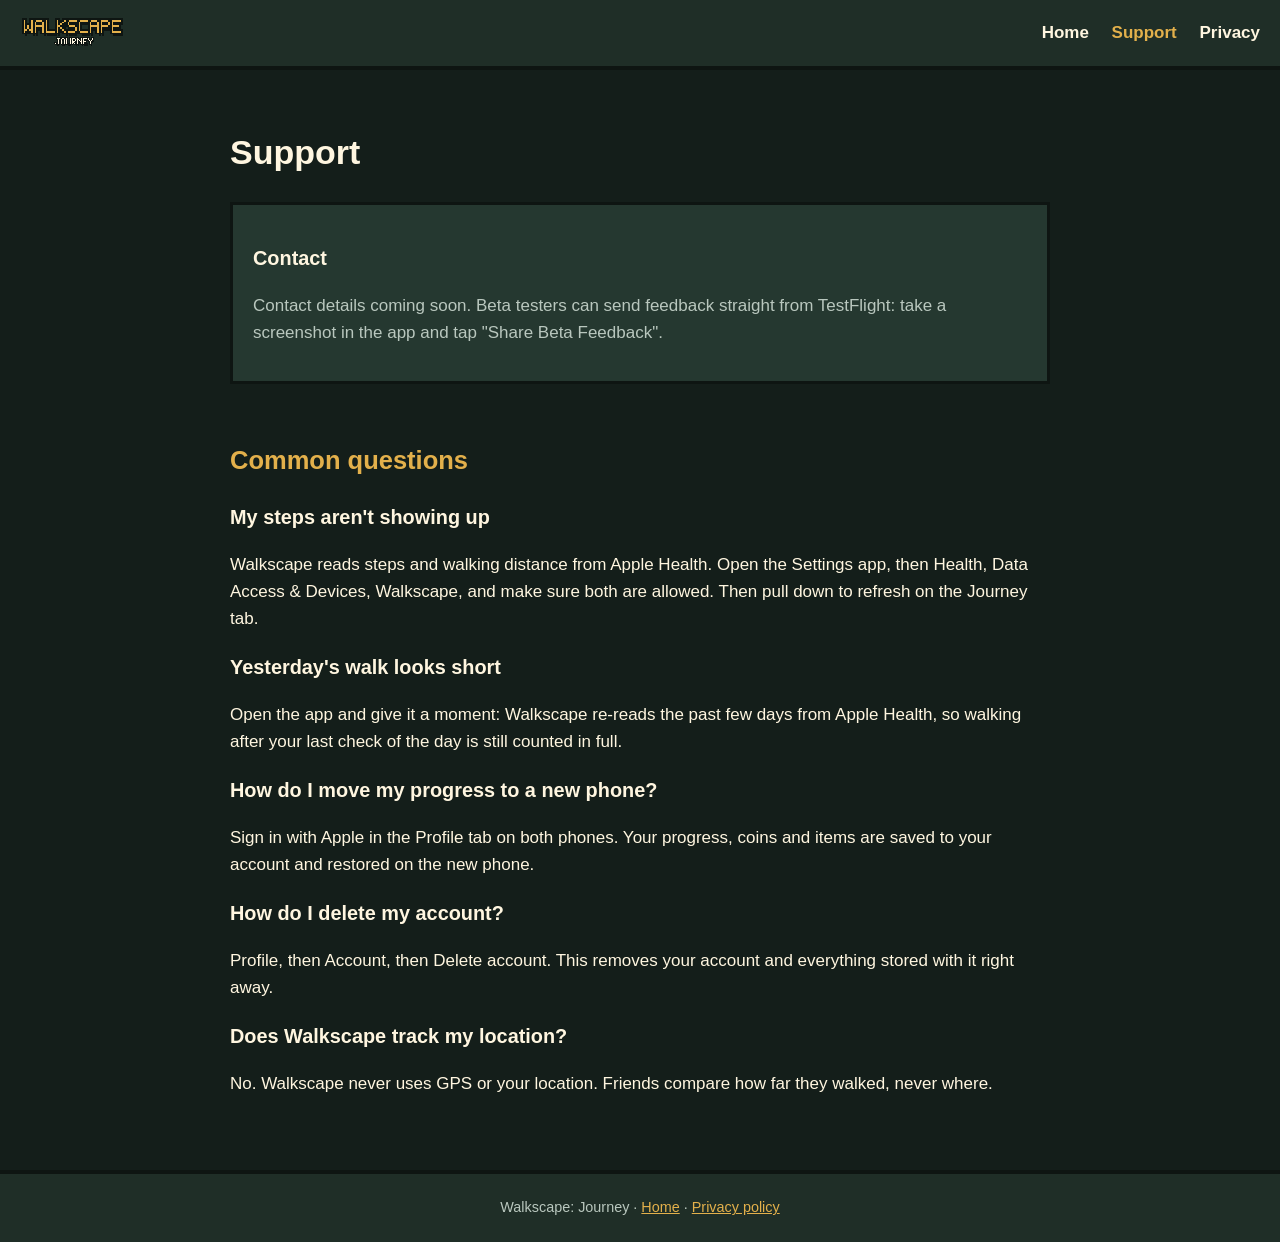
==== support.html @ ba0c7853 "Walkscape developer site: home, support, privacy policy, app-ads.txt Co-Authored-By: Claude Opus 5.5" ====
<!doctype html>
<html lang="en">
<head>
  <meta charset="utf-8">
  <meta name="viewport" content="width=device-width, initial-scale=1">
  <title>Walkscape Support</title>
  <meta name="description" content="Help and contact for Walkscape: Journey.">
  <link rel="icon" href="favicon.png">
  <link rel="stylesheet" href="style.css">
</head>
<body>
  <header>
    <a class="brand" href="./"><img class="pixel" src="assets/wordmark.png" alt="Walkscape: Journey"></a>
    <nav>
      <a href="./">Home</a>
      <a href="support.html" aria-current="page">Support</a>
      <a href="privacy.html">Privacy</a>
    </nav>
  </header>

  <main>
    <h1>Support</h1>

    <div class="panel">
      <h3>Contact</h3>
      <p class="muted">Contact details coming soon. Beta testers can send feedback straight from TestFlight: take a screenshot in the app and tap "Share Beta Feedback".</p>
    </div>

    <h2>Common questions</h2>

    <h3>My steps aren't showing up</h3>
    <p>Walkscape reads steps and walking distance from Apple Health. Open the Settings app, then Health, Data Access &amp; Devices, Walkscape, and make sure both are allowed. Then pull down to refresh on the Journey tab.</p>

    <h3>Yesterday's walk looks short</h3>
    <p>Open the app and give it a moment: Walkscape re-reads the past few days from Apple Health, so walking after your last check of the day is still counted in full.</p>

    <h3>How do I move my progress to a new phone?</h3>
    <p>Sign in with Apple in the Profile tab on both phones. Your progress, coins and items are saved to your account and restored on the new phone.</p>

    <h3>How do I delete my account?</h3>
    <p>Profile, then Account, then Delete account. This removes your account and everything stored with it right away.</p>

    <h3>Does Walkscape track my location?</h3>
    <p>No. Walkscape never uses GPS or your location. Friends compare how far they walked, never where.</p>
  </main>

  <footer>
    Walkscape: Journey &middot; <a href="./">Home</a> &middot; <a href="privacy.html">Privacy policy</a>
  </footer>
</body>
</html>
---- style.css ----
:root {
  --night: #141E1A;
  --forest: #1F2E27;
  --panel: #253830;
  --gold: #E3B04B;
  --cream: #FFF6E0;
  --dim: #B9C7BE;
  --leaf: #7DBA5E;
  --ink: #0E1512;
}

* { box-sizing: border-box; }

body {
  margin: 0;
  background: var(--night);
  color: var(--cream);
  font: 17px/1.6 -apple-system, BlinkMacSystemFont, "Segoe UI", Roboto, Helvetica, Arial, sans-serif;
}

a { color: var(--gold); }

img.pixel { image-rendering: pixelated; image-rendering: crisp-edges; }

header {
  display: flex;
  align-items: center;
  justify-content: space-between;
  gap: 16px;
  padding: 16px 20px;
  background: var(--forest);
  border-bottom: 4px solid var(--ink);
}

header .brand img { height: 34px; display: block; }

nav a {
  color: var(--cream);
  text-decoration: none;
  margin-left: 18px;
  font-weight: 600;
}

nav a:hover, nav a[aria-current="page"] { color: var(--gold); }

.hero {
  position: relative;
  min-height: 52vh;
  background: #9CC2D8 url("assets/meadow.png") center bottom / cover no-repeat;
  image-rendering: pixelated;
  border-bottom: 6px solid var(--ink);
  display: flex;
  align-items: flex-end;
}

.hero .card {
  margin: 0 auto 28px;
  max-width: 620px;
  width: calc(100% - 32px);
  background: rgba(20, 30, 26, 0.92);
  border: 4px solid var(--ink);
  outline: 3px solid var(--gold);
  outline-offset: -9px;
  padding: 26px 26px 22px;
  text-align: center;
}

.hero h1 { margin: 0 0 6px; font-size: 2rem; color: var(--gold); letter-spacing: 0.02em; }
.hero p { margin: 0; color: var(--dim); }

.badge {
  display: inline-block;
  margin-top: 14px;
  padding: 6px 14px;
  background: var(--gold);
  color: var(--ink);
  font-weight: 800;
  border: 3px solid var(--ink);
}

main { max-width: 860px; margin: 0 auto; padding: 32px 20px 56px; }

h2 { color: var(--gold); margin-top: 2.2em; }
h3 { color: var(--cream); margin-bottom: 0.3em; }

.features {
  display: grid;
  grid-template-columns: repeat(auto-fit, minmax(220px, 1fr));
  gap: 16px;
  margin-top: 20px;
}

.feature {
  background: var(--panel);
  border: 3px solid var(--ink);
  padding: 0 0 14px;
}

.feature img { width: 100%; display: block; border-bottom: 3px solid var(--ink); }
.feature h3, .feature p { padding: 0 14px; }
.feature p { margin: 0; color: var(--dim); font-size: 0.95rem; }

.panel {
  background: var(--panel);
  border: 3px solid var(--ink);
  padding: 18px 20px;
  margin: 18px 0;
}

.muted { color: var(--dim); }

footer {
  border-top: 4px solid var(--ink);
  background: var(--forest);
  color: var(--dim);
  text-align: center;
  padding: 22px 16px;
  font-size: 0.9rem;
}

@media (max-width: 560px) {
  header { flex-direction: column; align-items: flex-start; }
  nav a { margin: 0 16px 0 0; }
  .hero h1 { font-size: 1.6rem; }
}
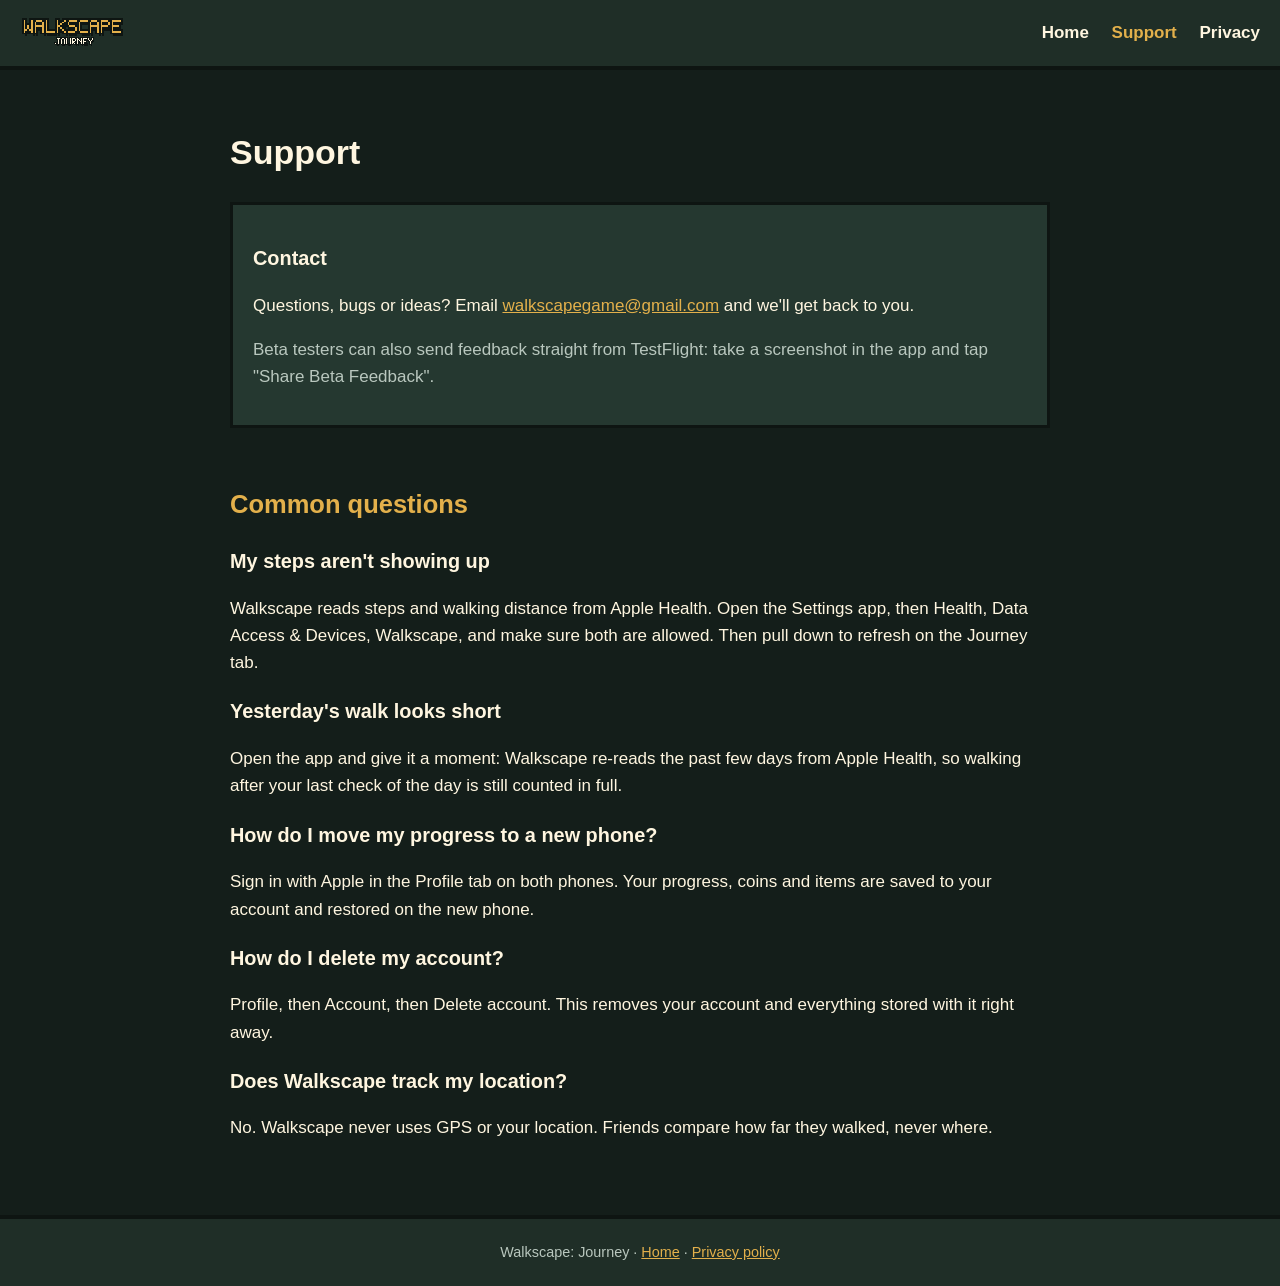
==== commit c7cbfd23: "Support and privacy contact: walkscapegame@gmail.com Co-Authored-By: Claude Opus 5.5 <noreply@anthro" ====
--- a/support.html
+++ b/support.html
@@ -23,7 +23,8 @@
 
     <div class="panel">
       <h3>Contact</h3>
-      <p class="muted">Contact details coming soon. Beta testers can send feedback straight from TestFlight: take a screenshot in the app and tap "Share Beta Feedback".</p>
+      <p>Questions, bugs or ideas? Email <a href="mailto:walkscapegame@gmail.com">walkscapegame@gmail.com</a> and we'll get back to you.</p>
+      <p class="muted">Beta testers can also send feedback straight from TestFlight: take a screenshot in the app and tap "Share Beta Feedback".</p>
     </div>
 
     <h2>Common questions</h2>
